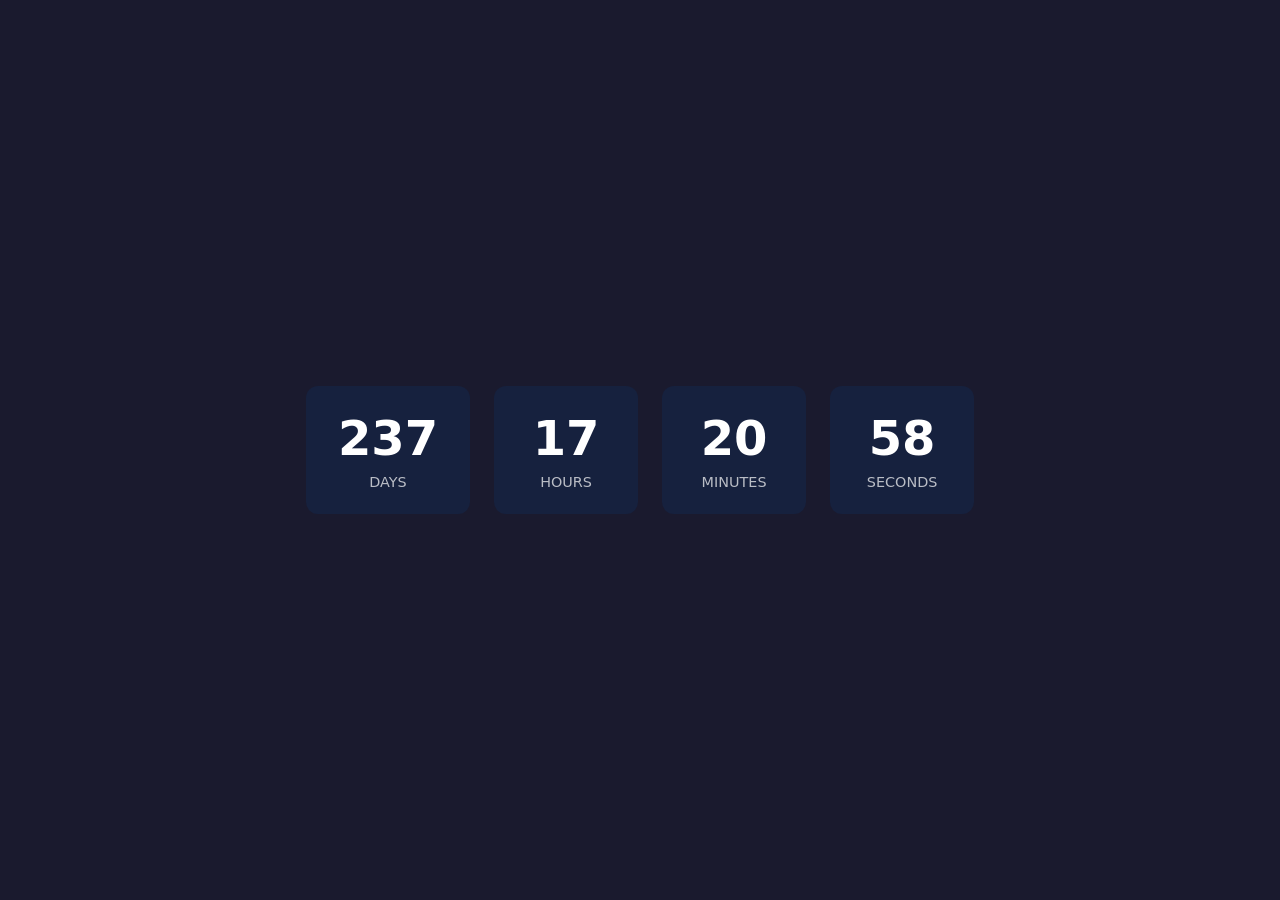
==== index.html @ 5d7b5cc0 "Rename countdown.html to index.html" ====
<!DOCTYPE html>
<html lang="en">
<head>
  <meta charset="UTF-8">
  <meta name="viewport" content="width=device-width, initial-scale=1.0">
  <meta name="theme-color" content="#1a1a2e">
  <link rel="manifest" href="manifest.json">
  <title>Countdown Clock</title>
  <style>
    body {
      font-family: system-ui, sans-serif;
      display: flex;
      justify-content: center;
      align-items: center;
      min-height: 100vh;
      margin: 0;
      background: #1a1a2e;
      color: #fff;
    }
    .countdown {
      display: flex;
      gap: 1.5rem;
      text-align: center;
      flex-wrap: wrap;
      justify-content: center;
      padding: 1rem;
    }
    .unit {
      background: #16213e;
      padding: 1.5rem 2rem;
      border-radius: 12px;
      min-width: 80px;
    }
    .unit .value {
      font-size: 3rem;
      font-weight: bold;
    }
    .unit .label {
      font-size: 0.9rem;
      text-transform: uppercase;
      opacity: 0.7;
      margin-top: 0.5rem;
    }
  </style>
</head>
<body>
  <div class="countdown">
    <div class="unit"><div class="value" id="days">0</div><div class="label">Days</div></div>
    <div class="unit"><div class="value" id="hours">0</div><div class="label">Hours</div></div>
    <div class="unit"><div class="value" id="minutes">0</div><div class="label">Minutes</div></div>
    <div class="unit"><div class="value" id="seconds">0</div><div class="label">Seconds</div></div>
  </div>

  <script>
    const targetDate = new Date("2027-08-01T00:00:00");

    function update() {
      const now = new Date();
      const diff = targetDate - now;

      if (diff <= 0) {
        document.querySelector(".countdown").innerHTML = "<h1>Congratulations!!</h1>";
        return;
      }

      const days = Math.floor(diff / (1000 * 60 * 60 * 24));
      const hours = Math.floor((diff / (1000 * 60 * 60)) % 24);
      const minutes = Math.floor((diff / (1000 * 60)) % 60);
      const seconds = Math.floor((diff / 1000) % 60);

      document.getElementById("days").textContent = days;
      document.getElementById("hours").textContent = hours;
      document.getElementById("minutes").textContent = minutes;
      document.getElementById("seconds").textContent = seconds;

      requestAnimationFrame(update);
    }

    update();

    // Register service worker
    if ("serviceWorker" in navigator) {
      navigator.serviceWorker.register("sw.js");
    }
  </script>
</body>
</html>
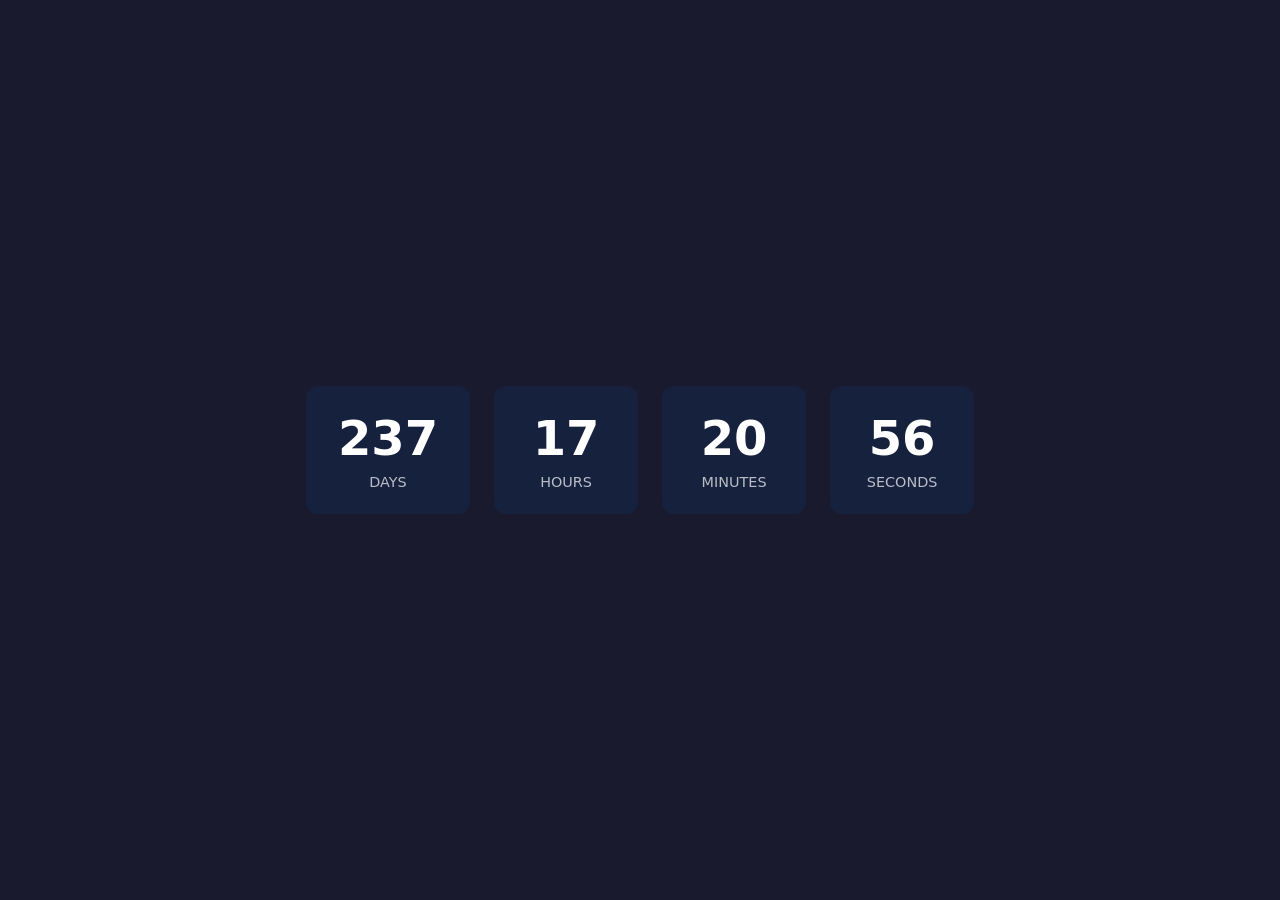
==== commit ac12cc68: "Added / to manifest.json" ====
--- a/index.html
+++ b/index.html
@@ -4,7 +4,7 @@
   <meta charset="UTF-8">
   <meta name="viewport" content="width=device-width, initial-scale=1.0">
   <meta name="theme-color" content="#1a1a2e">
-  <link rel="manifest" href="manifest.json">
+  <link rel="manifest" href="/manifest.json">
   <title>Countdown Clock</title>
   <style>
     body {
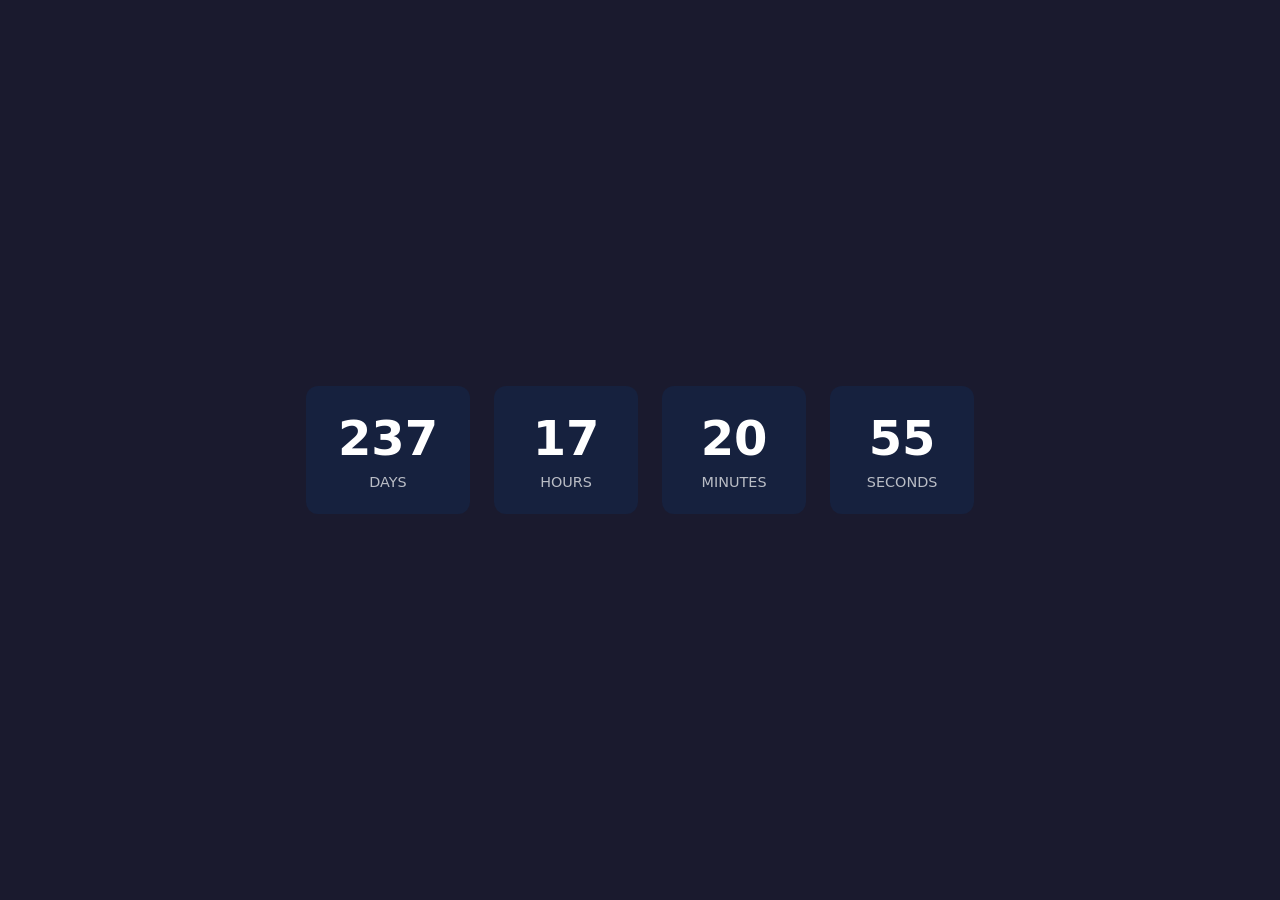
==== commit a6f120cd: "remove /" ====
--- a/index.html
+++ b/index.html
@@ -4,7 +4,7 @@
   <meta charset="UTF-8">
   <meta name="viewport" content="width=device-width, initial-scale=1.0">
   <meta name="theme-color" content="#1a1a2e">
-  <link rel="manifest" href="/manifest.json">
+  <link rel="manifest" href="manifest.json">
   <title>Countdown Clock</title>
   <style>
     body {
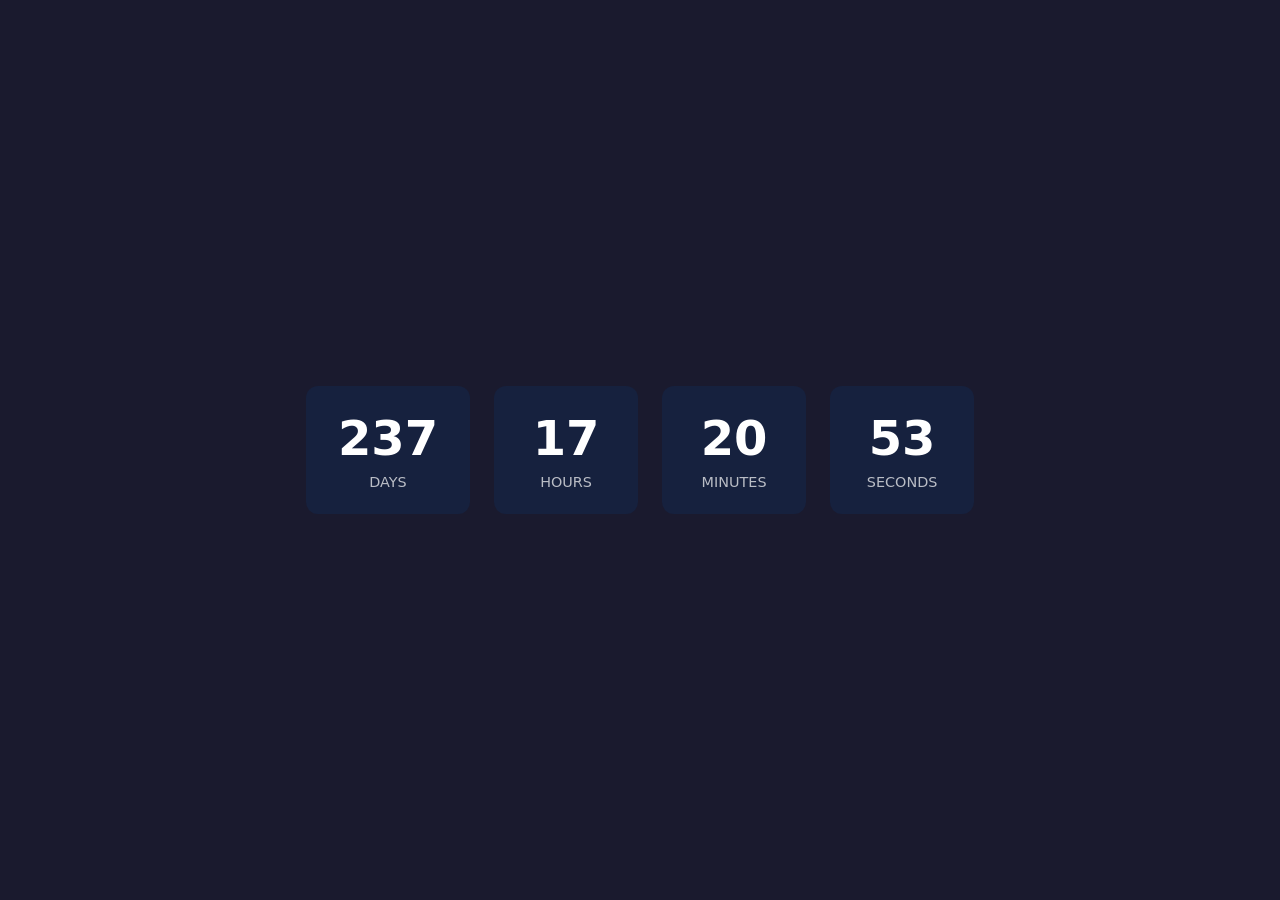
==== commit 133c094d: "Added progress bar" ====
--- a/index.html
+++ b/index.html
@@ -44,6 +44,20 @@
   </style>
 </head>
 <body>
+  
+  <div id="progress-container">
+    <div id="progress-bar"></div>
+  </div>
+
+  <script>
+    const endDate = new Date("2026-12-15"); // Example end date
+    const startDate = new Date("2023-06-15"); // Example start date
+    const today = new Date();
+    const progress = ((today - startDate) / (endDate - startDate)) * 100;
+    document.getElementById("progress-bar").style.width = progress + "%";
+  </script>
+  
+  
   <div class="countdown">
     <div class="unit"><div class="value" id="days">0</div><div class="label">Days</div></div>
     <div class="unit"><div class="value" id="hours">0</div><div class="label">Hours</div></div>
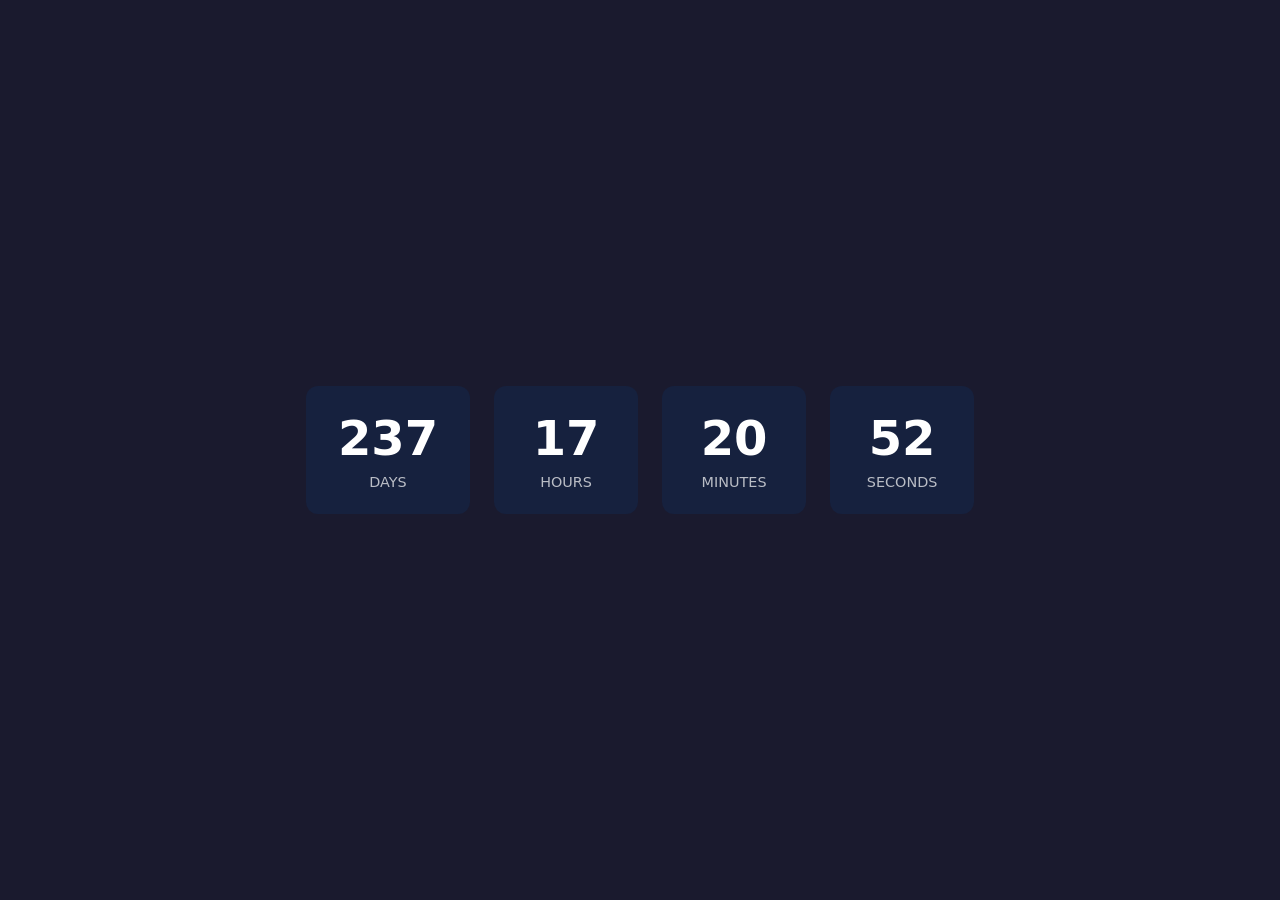
==== commit c0f7f7de: "Update index.html adjusted progress bar dates" ====
--- a/index.html
+++ b/index.html
@@ -50,8 +50,8 @@
   </div>
 
   <script>
-    const endDate = new Date("2026-12-15"); // Example end date
-    const startDate = new Date("2023-06-15"); // Example start date
+    const endDate = new Date("2027-08-01"); // Example end date
+    const startDate = new Date("2026-05-22"); // Example start date
     const today = new Date();
     const progress = ((today - startDate) / (endDate - startDate)) * 100;
     document.getElementById("progress-bar").style.width = progress + "%";
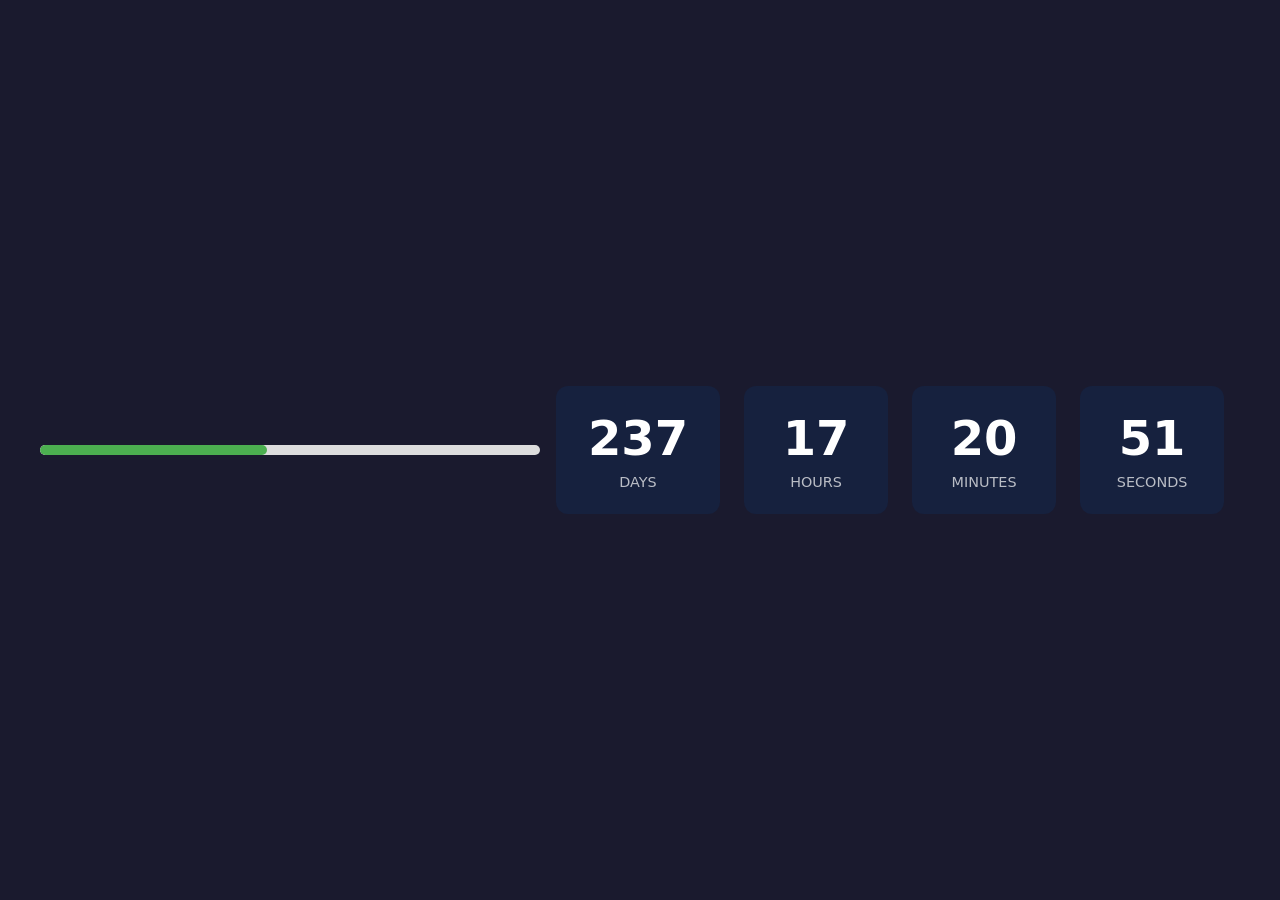
==== commit a3c1f4ea: "Link style.css to index.html for external styles." ====
--- a/index.html
+++ b/index.html
@@ -5,43 +5,8 @@
   <meta name="viewport" content="width=device-width, initial-scale=1.0">
   <meta name="theme-color" content="#1a1a2e">
   <link rel="manifest" href="manifest.json">
+  <link rel="stylesheet" href="style.css"> <!-- Link to external CSS -->
   <title>Countdown Clock</title>
-  <style>
-    body {
-      font-family: system-ui, sans-serif;
-      display: flex;
-      justify-content: center;
-      align-items: center;
-      min-height: 100vh;
-      margin: 0;
-      background: #1a1a2e;
-      color: #fff;
-    }
-    .countdown {
-      display: flex;
-      gap: 1.5rem;
-      text-align: center;
-      flex-wrap: wrap;
-      justify-content: center;
-      padding: 1rem;
-    }
-    .unit {
-      background: #16213e;
-      padding: 1.5rem 2rem;
-      border-radius: 12px;
-      min-width: 80px;
-    }
-    .unit .value {
-      font-size: 3rem;
-      font-weight: bold;
-    }
-    .unit .label {
-      font-size: 0.9rem;
-      text-transform: uppercase;
-      opacity: 0.7;
-      margin-top: 0.5rem;
-    }
-  </style>
 </head>
 <body>
   
@@ -98,4 +63,4 @@
     }
   </script>
 </body>
-</html>
+</html>
--- a/style.css
+++ b/style.css
@@ -0,0 +1,58 @@
+/* Countdown page styles */
+body {
+  font-family: system-ui, sans-serif;
+  display: flex;
+  justify-content: center;
+  align-items: center;
+  min-height: 100vh;
+  margin: 0;
+  background: #1a1a2e;
+  color: #fff;
+}
+
+.countdown {
+  display: flex;
+  gap: 1.5rem;
+  text-align: center;
+  flex-wrap: wrap;
+  justify-content: center;
+  padding: 1rem;
+}
+
+.unit {
+  background: #16213e;
+  padding: 1.5rem 2rem;
+  border-radius: 12px;
+  min-width: 80px;
+}
+
+.unit .value {
+  font-size: 3rem;
+  font-weight: bold;
+}
+
+.unit .label {
+  font-size: 0.9rem;
+  text-transform: uppercase;
+  opacity: 0.7;
+  margin-top: 0.5rem;
+}
+
+/* Progress bar styles */
+#progress-container {
+  width: 100%;
+  max-width: 500px;
+  height: 10px;
+  background-color: #ddd;
+  border-radius: 5px;
+  overflow: hidden;
+  margin: 20px 0;
+}
+
+#progress-bar {
+  height: 100%;
+  background-color: #4caf50;
+  border-radius: 5px;
+  width: 0%; /* Start at 0 */
+  transition: width 0.3s ease-in-out; /* Smooth animation */
+}
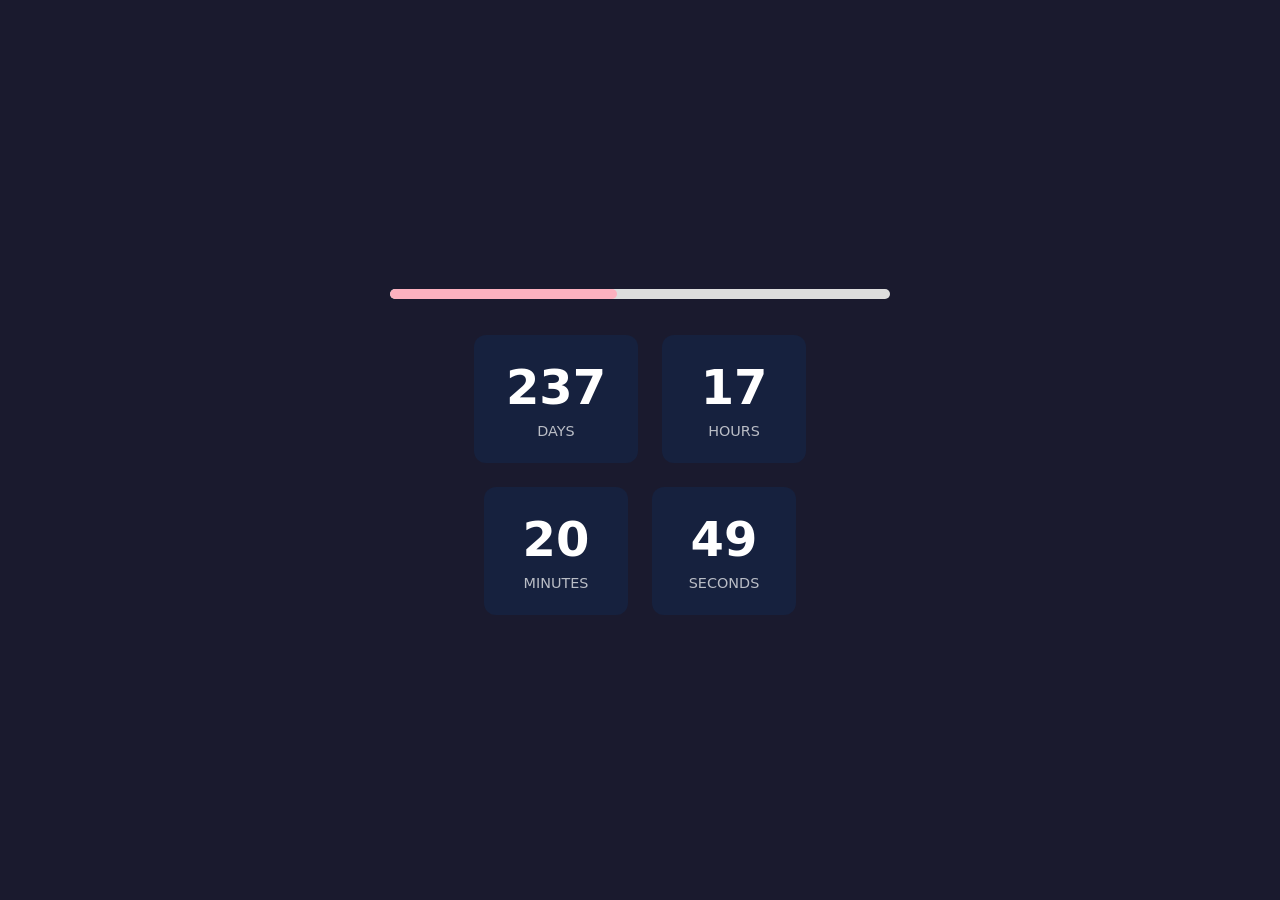
==== commit 757c0b25: "Refactor HTML structure and countdown script to be in progress bar wrapper" ====
--- a/index.html
+++ b/index.html
@@ -5,32 +5,25 @@
   <meta name="viewport" content="width=device-width, initial-scale=1.0">
   <meta name="theme-color" content="#1a1a2e">
   <link rel="manifest" href="manifest.json">
-  <link rel="stylesheet" href="style.css"> <!-- Link to external CSS -->
-  <title>Countdown Clock</title>
+  <link rel="stylesheet" href="style.css"> <title>Countdown Clock</title>
 </head>
 <body>
   
-  <div id="progress-container">
-    <div id="progress-bar"></div>
-  </div>
+  <div class="wrapper">
+    
+    <div id="progress-container">
+      <div id="progress-bar"></div>
+    </div>
+  
+    <div class="countdown">
+      <div class="unit"><div class="value" id="days">0</div><div class="label">Days</div></div>
+      <div class="unit"><div class="value" id="hours">0</div><div class="label">Hours</div></div>
+      <div class="unit"><div class="value" id="minutes">0</div><div class="label">Minutes</div></div>
+      <div class="unit"><div class="value" id="seconds">0</div><div class="label">Seconds</div></div>
+    </div>
 
-  <script>
-    const endDate = new Date("2027-08-01"); // Example end date
-    const startDate = new Date("2026-05-22"); // Example start date
-    const today = new Date();
-    const progress = ((today - startDate) / (endDate - startDate)) * 100;
-    document.getElementById("progress-bar").style.width = progress + "%";
-  </script>
-  
-  
-  <div class="countdown">
-    <div class="unit"><div class="value" id="days">0</div><div class="label">Days</div></div>
-    <div class="unit"><div class="value" id="hours">0</div><div class="label">Hours</div></div>
-    <div class="unit"><div class="value" id="minutes">0</div><div class="label">Minutes</div></div>
-    <div class="unit"><div class="value" id="seconds">0</div><div class="label">Seconds</div></div>
-  </div>
-
-  <script>
+  </div> <script>
+    const startDate = new Date("2026-05-22T00:00:00"); 
     const targetDate = new Date("2027-08-01T00:00:00");
 
     function update() {
@@ -39,9 +32,11 @@
 
       if (diff <= 0) {
         document.querySelector(".countdown").innerHTML = "<h1>Congratulations!!</h1>";
+        document.getElementById("progress-bar").style.width = "100%";
         return;
       }
 
+      // Update Countdown Digits
       const days = Math.floor(diff / (1000 * 60 * 60 * 24));
       const hours = Math.floor((diff / (1000 * 60 * 60)) % 24);
       const minutes = Math.floor((diff / (1000 * 60)) % 60);
@@ -52,15 +47,21 @@
       document.getElementById("minutes").textContent = minutes;
       document.getElementById("seconds").textContent = seconds;
 
+      // Update Progress Bar
+      const totalDuration = targetDate - startDate;
+      const timePassed = now - startDate;
+      const progressPercentage = Math.min(Math.max((timePassed / totalDuration) * 100, 0), 100);
+      
+      document.getElementById("progress-bar").style.width = progressPercentage + "%";
+
       requestAnimationFrame(update);
     }
 
     update();
 
-    // Register service worker
     if ("serviceWorker" in navigator) {
       navigator.serviceWorker.register("sw.js");
     }
   </script>
 </body>
-</html>+</html>
--- a/style.css
+++ b/style.css
@@ -1,13 +1,21 @@
+/* Wrapper to match progress bar and countdown clock */
+.wrapper {
+  width: 90%; /* Dynamically scales to 90% of the viewport */
+  max-width: 500px; /* Limit to a maximum width */
+}
+
 /* Countdown page styles */
 body {
   font-family: system-ui, sans-serif;
   display: flex;
-  justify-content: center;
-  align-items: center;
+  flex-direction: column; /* Stack items vertically */
+  align-items: center; /* Center items horizontally */
+  justify-content: center; /* Center items vertically */
   min-height: 100vh;
   margin: 0;
   background: #1a1a2e;
   color: #fff;
+  gap: 20px; /* Space between items */
 }
 
 .countdown {
@@ -40,18 +48,16 @@
 
 /* Progress bar styles */
 #progress-container {
-  width: 100%;
-  max-width: 500px;
   height: 10px;
   background-color: #ddd;
   border-radius: 5px;
   overflow: hidden;
-  margin: 20px 0;
+  margin: 20px auto; /* Center the progress bar */
 }
 
 #progress-bar {
   height: 100%;
-  background-color: #4caf50;
+  background-color: #fcb1bf; /* Pastel pink */
   border-radius: 5px;
   width: 0%; /* Start at 0 */
   transition: width 0.3s ease-in-out; /* Smooth animation */
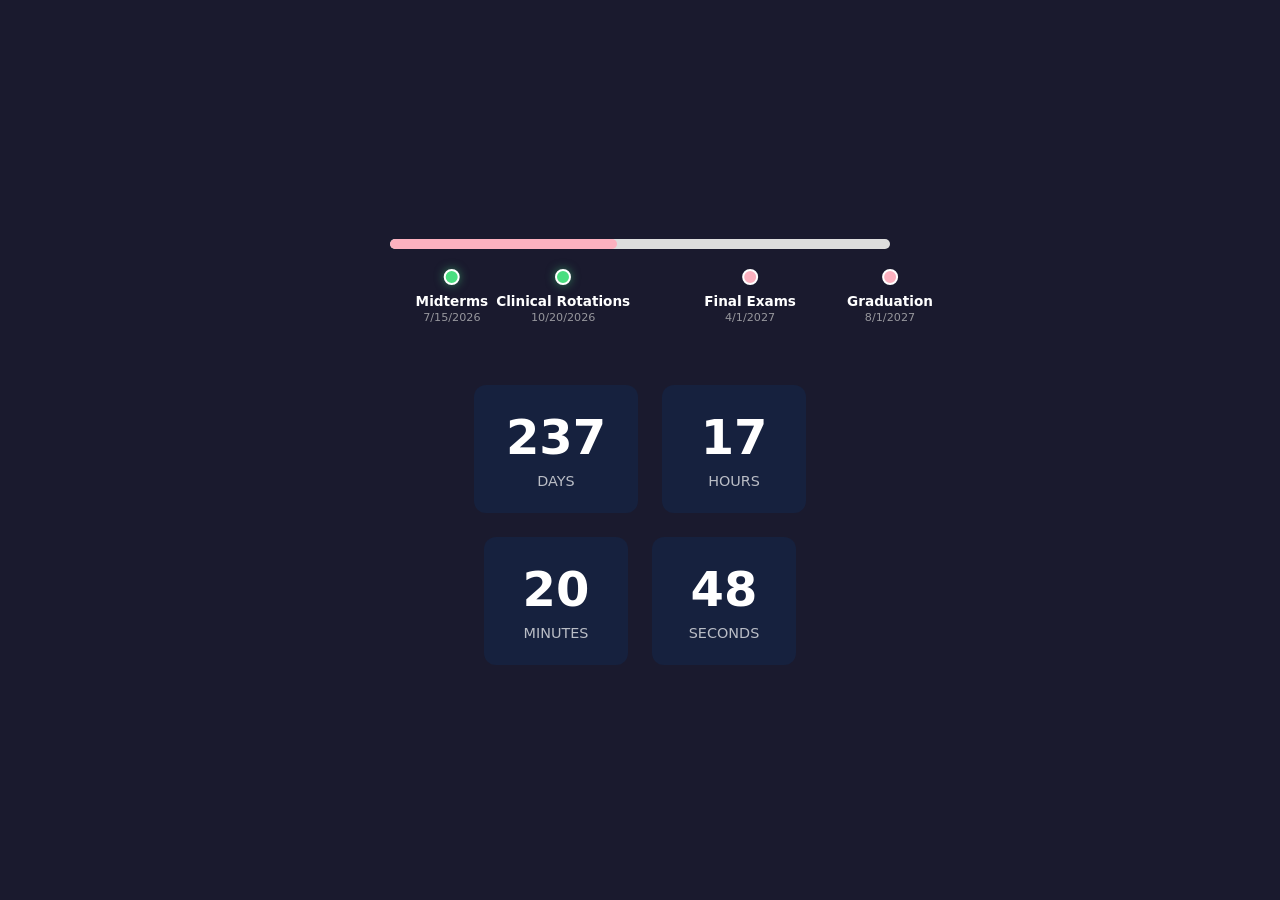
==== commit 9294cd7e: "Update index.html to load milestones from separate file" ====
--- a/index.html
+++ b/index.html
@@ -5,7 +5,8 @@
   <meta name="viewport" content="width=device-width, initial-scale=1.0">
   <meta name="theme-color" content="#1a1a2e">
   <link rel="manifest" href="manifest.json">
-  <link rel="stylesheet" href="style.css"> <title>Countdown Clock</title>
+  <link rel="stylesheet" href="style.css"> 
+  <title>Countdown Clock</title>
 </head>
 <body>
   
@@ -15,6 +16,9 @@
       <div id="progress-bar"></div>
     </div>
   
+    <!-- Milestone Markers Section -->
+    <div id="milestones-container"></div>
+
     <div class="countdown">
       <div class="unit"><div class="value" id="days">0</div><div class="label">Days</div></div>
       <div class="unit"><div class="value" id="hours">0</div><div class="label">Hours</div></div>
@@ -22,9 +26,27 @@
       <div class="unit"><div class="value" id="seconds">0</div><div class="label">Seconds</div></div>
     </div>
 
-  </div> <script>
+  </div>
+
+  <script src="milestones.js"></script>
+  <script>
     const startDate = new Date("2026-05-22T00:00:00"); 
     const targetDate = new Date("2027-08-01T00:00:00");
+
+    function initMilestones() {
+      const container = document.getElementById("milestones-container");
+      const milestonesHTML = milestones.map((milestone, index) => {
+        const percentage = ((milestone.date - startDate) / (targetDate - startDate)) * 100;
+        return `
+          <div class="milestone" style="left: ${percentage}%" data-date="${milestone.date.toISOString()}">
+            <div class="milestone-dot"></div>
+            <div class="milestone-label">${milestone.label}</div>
+            <div class="milestone-date">${milestone.date.toLocaleDateString()}</div>
+          </div>
+        `;
+      }).join("");
+      container.innerHTML = milestonesHTML;
+    }
 
     function update() {
       const now = new Date();
@@ -54,9 +76,18 @@
       
       document.getElementById("progress-bar").style.width = progressPercentage + "%";
 
+      // Update milestone colors
+      document.querySelectorAll(".milestone").forEach(milestone => {
+        const milestoneDate = new Date(milestone.getAttribute("data-date"));
+        if (now >= milestoneDate) {
+          milestone.classList.add("completed");
+        }
+      });
+
       requestAnimationFrame(update);
     }
 
+    initMilestones();
     update();
 
     if ("serviceWorker" in navigator) {
--- a/style.css
+++ b/style.css
@@ -53,6 +53,7 @@
   border-radius: 5px;
   overflow: hidden;
   margin: 20px auto; /* Center the progress bar */
+  position: relative;
 }
 
 #progress-bar {
@@ -61,4 +62,51 @@
   border-radius: 5px;
   width: 0%; /* Start at 0 */
   transition: width 0.3s ease-in-out; /* Smooth animation */
-}+}
+
+/* Milestone styles */
+#milestones-container {
+  width: 100%;
+  height: 80px;
+  position: relative;
+  margin: 20px 0;
+}
+
+.milestone {
+  position: absolute;
+  display: flex;
+  flex-direction: column;
+  align-items: center;
+  transform: translateX(-50%);
+  top: 0;
+}
+
+.milestone-dot {
+  width: 12px;
+  height: 12px;
+  background-color: #fcb1bf;
+  border-radius: 50%;
+  margin-bottom: 8px;
+  border: 2px solid #fff;
+  transition: background-color 0.3s ease;
+}
+
+.milestone.completed .milestone-dot {
+  background-color: #4ade80;
+  box-shadow: 0 0 10px rgba(74, 222, 128, 0.5);
+}
+
+.milestone-label {
+  font-size: 0.85rem;
+  font-weight: bold;
+  white-space: nowrap;
+  color: #fff;
+  margin-bottom: 2px;
+}
+
+.milestone-date {
+  font-size: 0.7rem;
+  opacity: 0.7;
+  white-space: nowrap;
+  color: #ccc;
+}
